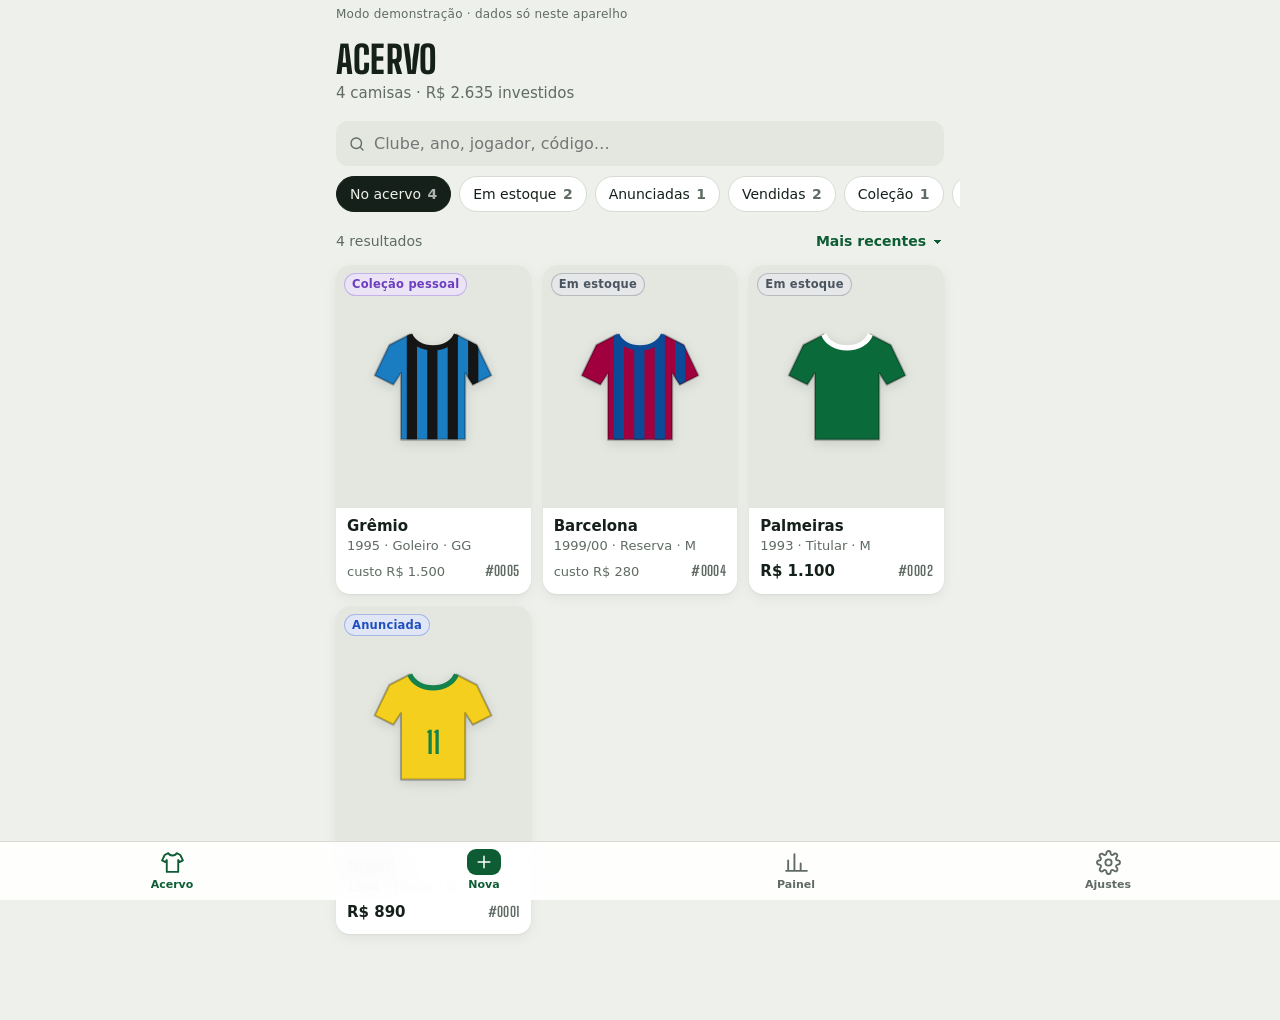
==== index.html @ c8466467 "Camisa XX: acervo mobile-first (modo demonstração + schema Supabase) Co-Authored-By: Claude Opus 5.5" ====
<!doctype html>
<html lang="pt-BR">
<head>
  <meta charset="utf-8">
  <meta name="viewport" content="width=device-width, initial-scale=1, viewport-fit=cover">
  <meta name="theme-color" content="#f5f3ee" media="(prefers-color-scheme: light)">
  <meta name="theme-color" content="#0e110f" media="(prefers-color-scheme: dark)">
  <meta name="apple-mobile-web-app-capable" content="yes">
  <meta name="mobile-web-app-capable" content="yes">
  <meta name="apple-mobile-web-app-status-bar-style" content="default">
  <meta name="apple-mobile-web-app-title" content="Camisa XX">
  <meta name="format-detection" content="telephone=no">
  <link rel="apple-touch-icon" href="icons/apple-touch-icon.png">
  <link rel="icon" href="icons/icon-192.png" type="image/png">
  <link rel="manifest" href="manifest.webmanifest">
  <title>Camisa XX</title>
  <link rel="preconnect" href="https://fonts.googleapis.com">
  <link rel="stylesheet" href="https://fonts.googleapis.com/css2?family=Big+Shoulders+Display:wght@600;700;800&display=swap">
  <link rel="stylesheet" href="css/app.css">
</head>
<body>
  <div class="faixa-demo">Modo demonstração · dados só neste aparelho</div>
  <main id="app"></main>
  <nav id="tabbar" aria-label="Navegação"></nav>
  <div id="toast" role="status" aria-live="polite"></div>
  <script type="module" src="js/app.js"></script>
</body>
</html>
---- css/app.css ----
/* Camisa XX — acervo de camisas
   Layout: coluna única de até 640px, pensada pro polegar no iPhone; barra de abas
   fixa embaixo, ações principais sempre no rodapé, cartões só onde separam assuntos.
   Tipo: números e títulos em fonte condensada de número de camisa; texto na fonte do sistema (iOS). */

:root {
  --bg: #eef0eb;          /* gramado lavado, neutro puxado pro verde */
  --surface: #ffffff;
  --surface-2: #e3e7e0;
  --ink: #142019;
  --muted: #5f6b63;
  --line: #d6dcd3;
  --accent: #0d5c33;      /* verde de bandeira de escanteio */
  --accent-ink: #ffffff;
  --accent-soft: #d5e8dc;
  --pos: #12703d;
  --neg: #b42318;
  --st-estoque: #4a5560;
  --st-anunciada: #1f4fbf;
  --st-reservada: #a35a00;
  --st-vendida: #12703d;
  --st-colecao: #6d3fc0;
  --shadow: 0 1px 2px rgba(20, 32, 25, .06), 0 4px 14px rgba(20, 32, 25, .06);
  --font-display: 'Big Shoulders Display', 'Arial Narrow', 'Helvetica Neue Condensed', system-ui, sans-serif;
  --font-body: -apple-system, BlinkMacSystemFont, 'SF Pro Text', 'Segoe UI', Roboto, system-ui, sans-serif;
  --r: 14px;
  --r-sm: 10px;
  --tab-h: 58px;
  --gutter-l: max(16px, env(safe-area-inset-left, 0px));
  --gutter-r: max(16px, env(safe-area-inset-right, 0px));
  --safe-b: env(safe-area-inset-bottom, 0px);
  --safe-t: env(safe-area-inset-top, 0px);
}
@media (prefers-color-scheme: dark) {
  :root:not([data-theme="light"]) {
    --bg: #0d120f; --surface: #161d19; --surface-2: #1f2823; --ink: #e9efe9; --muted: #95a39a; --line: #29332d;
    --accent: #4cc27f; --accent-ink: #062012; --accent-soft: #173826; --pos: #4cc27f; --neg: #ff7b6e;
    --st-estoque: #a7b3bd; --st-anunciada: #7ea6ff; --st-reservada: #f0a64a; --st-vendida: #4cc27f; --st-colecao: #b892ff;
    --shadow: 0 1px 2px rgba(0, 0, 0, .3);
    color-scheme: dark;
  }
}
:root[data-theme="dark"] {
  --bg: #0d120f; --surface: #161d19; --surface-2: #1f2823; --ink: #e9efe9; --muted: #95a39a; --line: #29332d;
  --accent: #4cc27f; --accent-ink: #062012; --accent-soft: #173826; --pos: #4cc27f; --neg: #ff7b6e;
  --st-estoque: #a7b3bd; --st-anunciada: #7ea6ff; --st-reservada: #f0a64a; --st-vendida: #4cc27f; --st-colecao: #b892ff;
  --shadow: 0 1px 2px rgba(0, 0, 0, .3);
  color-scheme: dark;
}

* { box-sizing: border-box; -webkit-tap-highlight-color: transparent; }
html { -webkit-text-size-adjust: 100%; }
body {
  margin: 0;
  background: var(--bg);
  color: var(--ink);
  font: 16px/1.45 var(--font-body);
  min-height: 100vh;
  -webkit-font-smoothing: antialiased;
}
body.travado { overflow: hidden; }
body::before { content: ""; position: fixed; inset: 0 0 auto; height: var(--safe-t); z-index: 30; background: var(--bg); }
img { max-width: 100%; display: block; }
a { color: inherit; text-decoration: none; }
button { font: inherit; color: inherit; cursor: pointer; }
:focus-visible { outline: 2px solid var(--accent); outline-offset: 2px; border-radius: 6px; }
h1, h2, h3 { text-wrap: balance; margin: 0; }
.suave { color: var(--muted); }

#app {
  max-width: 640px;
  margin: 0 auto;
  padding-left: var(--gutter-l);
  padding-right: var(--gutter-r);
  padding-block: calc(var(--safe-t) + 8px) calc(var(--tab-h) + var(--safe-b) + 28px);
}
body[data-tela="form"] #app, body[data-tela="detalhe"] #app { padding-bottom: calc(88px + var(--safe-b)); }
body[data-tela="login"] #app { padding-bottom: 32px; }

/* ---------- faixa do modo demonstração ---------- */
.faixa-demo { display: none; }
body.modo-demo .faixa-demo {
  display: block;
  max-width: 640px; margin: 0 auto;
  padding: calc(var(--safe-t) + 6px) var(--gutter-r) 0 var(--gutter-l);
  font-size: 12px; color: var(--muted); letter-spacing: .02em;
}
body.modo-demo .faixa-demo + #app { padding-top: 4px; }
body.modo-demo[data-tela="detalhe"] .faixa-demo { display: none; }

/* ---------- topo ---------- */
.topo { display: flex; align-items: flex-end; justify-content: space-between; padding: 14px 0 10px; }
.topo h1, .cabecalho-camisa h1, .login h1 {
  font-family: var(--font-display); font-weight: 800; font-size: 38px; line-height: 1; letter-spacing: .005em;
  text-transform: uppercase;
}
.sub { margin: 4px 0 0; color: var(--muted); font-size: 15px; font-variant-numeric: tabular-nums; }

/* ---------- busca + chips (gruda no topo ao rolar) ---------- */
.fixo-busca {
  position: sticky; top: var(--safe-t); z-index: 20;
  background: var(--bg);
  margin: 0 calc(-1 * var(--gutter-r)) 0 calc(-1 * var(--gutter-l));
  padding: 6px var(--gutter-r) 8px var(--gutter-l);
  display: grid; gap: 10px;
}
.busca {
  display: flex; align-items: center; gap: 8px;
  background: var(--surface-2); border-radius: 12px; padding: 0 12px; color: var(--muted);
}
.busca svg { width: 18px; height: 18px; flex: none; }
.busca input {
  flex: 1; min-width: 0; border: 0; background: transparent; color: var(--ink);
  font: inherit; font-size: 16px; padding: 11px 0; outline: none;
}
.chips { display: flex; gap: 8px; overflow-x: auto; scrollbar-width: none; margin: 0 calc(-1 * var(--gutter-r)) 0 calc(-1 * var(--gutter-l)); padding: 0 var(--gutter-r) 0 var(--gutter-l); }
.chips::-webkit-scrollbar { display: none; }
.chip {
  flex: none; border: 1px solid var(--line); background: var(--surface); border-radius: 999px;
  padding: 7px 13px; font-size: 14px; white-space: nowrap;
}
.chip b { font-weight: 600; color: var(--muted); margin-left: 2px; font-variant-numeric: tabular-nums; }
.chip.ativo { background: var(--ink); color: var(--bg); border-color: var(--ink); }
.chip.ativo b { color: inherit; opacity: .7; }

.linha-ordem { display: flex; align-items: center; justify-content: space-between; padding: 6px 0 10px; font-size: 14px; }
.ordem select {
  appearance: none; -webkit-appearance: none; border: 0; background: transparent; color: var(--accent);
  font: inherit; font-size: 14px; font-weight: 600; padding: 4px 18px 4px 4px; text-align: right;
  background-image: linear-gradient(45deg, transparent 50%, currentColor 50%), linear-gradient(135deg, currentColor 50%, transparent 50%);
  background-position: right 6px top 55%, right 2px top 55%; background-size: 4px 4px; background-repeat: no-repeat;
}

/* ---------- grade de camisas ---------- */
.grade { display: grid; grid-template-columns: repeat(2, minmax(0, 1fr)); gap: 12px; }
@media (min-width: 560px) { .grade { grid-template-columns: repeat(3, minmax(0, 1fr)); } }
.cartao-camisa {
  display: flex; flex-direction: column; background: var(--surface); border-radius: var(--r);
  overflow: hidden; box-shadow: var(--shadow); transition: transform .12s ease;
}
.cartao-camisa:active { transform: scale(.98); }
.cartao-foto { position: relative; aspect-ratio: 4 / 5; max-width: 100%; background: var(--surface-2); }
.cartao-foto img { width: 100%; height: 100%; object-fit: cover; }
.cartao-foto .selo { position: absolute; left: 8px; top: 8px; }
.cartao-info { padding: 9px 11px 11px; display: grid; gap: 1px; min-width: 0; }
.cartao-titulo { font-weight: 650; font-size: 15px; line-height: 1.25; overflow: hidden; text-overflow: ellipsis; white-space: nowrap; }
.cartao-sub { font-size: 13px; color: var(--muted); overflow: hidden; text-overflow: ellipsis; white-space: nowrap; }
.cartao-rodape { display: flex; align-items: baseline; justify-content: space-between; gap: 6px; margin-top: 4px; }
.preco { font-weight: 700; font-size: 15px; font-variant-numeric: tabular-nums; }
.preco.vendido { color: var(--st-vendida); }
.preco.suave { font-weight: 500; font-size: 13px; color: var(--muted); }
.codigo { font-family: var(--font-display); font-weight: 700; font-size: 14px; color: var(--muted); letter-spacing: .03em; }

.sem-foto { width: 100%; height: 100%; display: grid; place-items: center; color: var(--muted); }
.sem-foto svg { width: 42%; height: auto; }
.sem-foto.arte svg { width: 72%; filter: drop-shadow(0 3px 6px rgba(0, 0, 0, .12)); }

/* ---------- selo de status ---------- */
.selo {
  --c: var(--st-estoque);
  display: inline-flex; align-items: center; gap: 4px;
  font-size: 11.5px; font-weight: 650; letter-spacing: .02em;
  padding: 3px 8px; border-radius: 999px; border: 0;
  color: var(--c); background: color-mix(in srgb, var(--surface) 86%, var(--c));
  box-shadow: inset 0 0 0 1px color-mix(in srgb, var(--surface) 60%, var(--c));
}
.selo[data-s="anunciada"] { --c: var(--st-anunciada); }
.selo[data-s="reservada"] { --c: var(--st-reservada); }
.selo[data-s="vendida"] { --c: var(--st-vendida); }
.selo[data-s="colecao"] { --c: var(--st-colecao); }
.selo.grande { font-size: 14px; padding: 6px 12px; margin-top: 10px; }
.selo .seta { font-size: 10px; opacity: .8; }

/* ---------- estados ---------- */
.carregando { display: grid; place-items: center; padding: 80px 0; }
.girando {
  display: inline-block; width: 22px; height: 22px; border-radius: 50%;
  border: 2.5px solid var(--line); border-top-color: var(--accent); animation: gira .8s linear infinite;
}
@keyframes gira { to { transform: rotate(360deg); } }
.vazio { text-align: center; padding: 48px 12px; display: grid; justify-items: center; gap: 10px; }
.vazio h2 { font-family: var(--font-display); font-weight: 800; font-size: 26px; text-transform: uppercase; }
.vazio p { margin: 0; color: var(--muted); max-width: 32ch; }
.vazio.pequeno { grid-column: 1 / -1; padding: 32px 0; }
.vazio-icone { width: 72px; height: 72px; border-radius: 20px; background: var(--accent-soft); color: var(--accent); display: grid; place-items: center; }
.vazio-icone svg { width: 38px; height: 38px; }

/* ---------- botões ---------- */
.btn {
  display: inline-flex; align-items: center; justify-content: center; gap: 8px;
  min-height: 46px; padding: 0 18px; border-radius: 12px;
  border: 1px solid var(--line); background: var(--surface); color: var(--ink);
  font-weight: 600; font-size: 16px;
}
.btn svg { width: 19px; height: 19px; }
.btn:active { opacity: .75; }
.btn:disabled { opacity: .55; }
.btn-primario { background: var(--accent); border-color: var(--accent); color: var(--accent-ink); }
.btn-perigo { color: var(--neg); }
.btn-cheio { width: 100%; }
.btn-link { background: none; border: 0; color: var(--accent); font-weight: 600; padding: 4px; font-size: 15px; }
.botoes { display: flex; flex-wrap: wrap; gap: 10px; }
.btn-icone {
  width: 40px; height: 40px; border-radius: 50%; display: grid; place-items: center;
  background: var(--surface); border: 0; color: var(--ink); box-shadow: var(--shadow);
}
.btn-icone svg { width: 22px; height: 22px; }
.btn-texto { background: none; border: 0; color: var(--accent); font-size: 16px; padding: 8px 0; min-width: 72px; text-align: left; }
.btn-texto.fantasma { visibility: hidden; }

/* ---------- barras ---------- */
.barra-topo {
  position: sticky; top: var(--safe-t); z-index: 20; background: var(--bg);
  display: flex; align-items: center; justify-content: space-between; gap: 8px;
  margin: 0 calc(-1 * var(--gutter-r)) 0 calc(-1 * var(--gutter-l));
  padding: 6px var(--gutter-r) 6px var(--gutter-l);
}
.barra-titulo { font-family: var(--font-display); font-weight: 800; font-size: 20px; letter-spacing: .03em; text-transform: uppercase; }
.barra-topo.flutuante {
  position: fixed; top: var(--safe-t); left: 0; right: 0; margin: 0 auto; max-width: 640px; background: transparent;
  padding: 8px var(--gutter-r) 8px var(--gutter-l);
}
.barra-topo.flutuante .barra-titulo {
  background: var(--surface); padding: 4px 12px; border-radius: 999px; font-size: 17px; box-shadow: var(--shadow);
}
.barra-acao {
  position: fixed; left: 0; right: 0; bottom: 0; z-index: 25;
  background: color-mix(in srgb, var(--bg) 88%, transparent);
  -webkit-backdrop-filter: blur(14px); backdrop-filter: blur(14px);
  border-top: 1px solid var(--line);
}
.barra-acao {
  display: flex; gap: 10px;
  padding: 10px max(var(--gutter-r), calc((100% - 640px) / 2 + 16px)) calc(10px + var(--safe-b)) max(var(--gutter-l), calc((100% - 640px) / 2 + 16px));
}
.barra-acao .btn { flex: 1; }
.barra-acao .btn-primario { flex: 1.6; }

/* ---------- detalhe ---------- */
body[data-tela="detalhe"] #app { padding-top: 0; }
.galeria-wrap { position: relative; margin: 0 calc(-1 * var(--gutter-r)) 0 calc(-1 * var(--gutter-l)); }
.galeria {
  display: flex; overflow-x: auto; scroll-snap-type: x mandatory; scrollbar-width: none;
  aspect-ratio: 4 / 5; max-width: 100%; max-height: 72vh; background: var(--surface-2);
}
.galeria::-webkit-scrollbar { display: none; }
.galeria-item { flex: 0 0 100%; scroll-snap-align: center; border: 0; padding: 0; background: none; }
.galeria-item img { width: 100%; height: 100%; object-fit: cover; }
.galeria.vazia {
  display: block; margin: 0 calc(-1 * var(--gutter-r)) 0 calc(-1 * var(--gutter-l));
  aspect-ratio: auto; height: min(62vh, 420px); padding-top: calc(var(--safe-t) + 40px);
}
.galeria-contador {
  position: absolute; right: 12px; bottom: 12px; background: rgba(0, 0, 0, .55); color: #fff;
  font-size: 12px; font-weight: 600; padding: 3px 9px; border-radius: 999px; font-variant-numeric: tabular-nums;
}
.conteudo { display: grid; gap: 14px; padding-top: 14px; }
.cabecalho-camisa { padding: 4px 0 2px; }
.cabecalho-camisa h1 { font-size: 34px; }

.cartao { background: var(--surface); border-radius: var(--r); padding: 16px; box-shadow: var(--shadow); min-width: 0; }
.cartao h3 {
  font-size: 12px; font-weight: 700; letter-spacing: .08em; text-transform: uppercase; color: var(--muted);
  margin-bottom: 12px; display: flex; align-items: baseline; gap: 8px;
}
.cartao h3 em { font-style: normal; font-weight: 500; letter-spacing: 0; text-transform: none; font-size: 13px; }
.cartao p { margin: 0 0 10px; }
.cartao p:last-child { margin-bottom: 0; }

.valores { display: grid; grid-template-columns: repeat(3, minmax(0, 1fr)); gap: 10px; }
.valores > div { display: grid; gap: 2px; min-width: 0; }
.valores span { font-size: 12px; color: var(--muted); }
.valores b { font-size: 17px; font-variant-numeric: tabular-nums; white-space: nowrap; overflow: hidden; text-overflow: ellipsis; }
.valores small { font-size: 12px; font-weight: 600; font-variant-numeric: tabular-nums; }
.valores .pos b, .valores .pos small { color: var(--pos); }
.valores .neg b, .valores .neg small { color: var(--neg); }
.nota { font-size: 13px; margin-top: 12px !important; }

.ficha { margin: 0; display: grid; }
.ficha > div { display: grid; grid-template-columns: minmax(0, 38%) minmax(0, 1fr); gap: 12px; padding: 9px 0; border-top: 1px solid var(--line); }
.ficha > div:first-child { border-top: 0; padding-top: 0; }
.ficha > div:last-child { padding-bottom: 0; }
.ficha dt { color: var(--muted); font-size: 14px; }
.ficha dd { margin: 0; font-size: 15px; overflow-wrap: anywhere; }
.texto-livre { white-space: pre-wrap; overflow-wrap: anywhere; }

/* visor em tela cheia */
.visor { position: fixed; inset: 0; z-index: 60; background: #000; }
.visor-trilho { display: flex; height: 100%; overflow-x: auto; scroll-snap-type: x mandatory; scrollbar-width: none; }
.visor-trilho::-webkit-scrollbar { display: none; }
.visor-item { flex: 0 0 100%; scroll-snap-align: center; display: grid; place-items: center; }
.visor-item img { max-height: 100%; object-fit: contain; }
.visor-fechar {
  position: absolute; top: calc(var(--safe-t) + 10px); right: calc(env(safe-area-inset-right, 0px) + 12px); z-index: 2;
  width: 40px; height: 40px; border-radius: 50%; border: 0; background: rgba(255, 255, 255, .18); color: #fff;
  display: grid; place-items: center;
}
.visor-fechar svg { width: 22px; height: 22px; }

/* ---------- formulário ---------- */
.form { display: grid; gap: 14px; padding-top: 6px; }
.campo { display: grid; gap: 6px; min-width: 0; }
.campo + .campo, .duas + .campo, .campo + .duas, .duas + .duas, .campo + .alternar, .tipos + .campo { margin-top: 14px; }
.campo > span { font-size: 14px; font-weight: 600; }
.campo > span em { font-style: normal; font-weight: 400; color: var(--muted); font-size: 13px; }
.obrig { color: var(--neg); }
input, select, textarea {
  width: 100%; min-width: 0; font: inherit; font-size: 16px; /* 16px evita o zoom automático do iPhone */
  color: var(--ink); background: var(--bg); border: 1px solid var(--line); border-radius: var(--r-sm);
  padding: 11px 12px; outline: none;
}
input[type="date"] { min-height: 46px; -webkit-appearance: none; appearance: none; }
textarea { resize: vertical; min-height: 64px; line-height: 1.4; }
select {
  -webkit-appearance: none; appearance: none; padding-right: 32px;
  background-image: linear-gradient(45deg, transparent 50%, var(--muted) 50%), linear-gradient(135deg, var(--muted) 50%, transparent 50%);
  background-position: right 16px top 52%, right 11px top 52%; background-size: 5px 5px; background-repeat: no-repeat;
}
input:focus, select:focus, textarea:focus { border-color: var(--accent); box-shadow: 0 0 0 3px var(--accent-soft); }
.campo.invalido input { border-color: var(--neg); }
.duas { display: grid; grid-template-columns: minmax(0, 1fr) minmax(0, 1fr); gap: 12px; }
.duas > .campo + .campo { margin-top: 0; }
.com-prefixo { position: relative; }
.com-prefixo i { position: absolute; left: 12px; top: 50%; transform: translateY(-50%); font-style: normal; color: var(--muted); font-size: 15px; pointer-events: none; }
.com-prefixo input { padding-left: 38px; font-variant-numeric: tabular-nums; }

.segmentado { display: flex; background: var(--surface-2); border-radius: var(--r-sm); padding: 3px; gap: 3px; }
.segmentado label { flex: 1; }
.segmentado input { position: absolute; opacity: 0; pointer-events: none; width: 1px; }
.segmentado span { display: block; text-align: center; padding: 8px 6px; border-radius: 8px; font-size: 15px; font-weight: 500; }
.segmentado input:checked + span { background: var(--surface); box-shadow: var(--shadow); font-weight: 650; }
.segmentado input:focus-visible + span { outline: 2px solid var(--accent); }

.tipos { display: grid; gap: 8px; }
.tipo input { position: absolute; opacity: 0; pointer-events: none; width: 1px; }
.tipo > span {
  display: grid; gap: 1px; padding: 11px 14px; border-radius: var(--r-sm); border: 1.5px solid var(--line); background: var(--bg);
}
.tipo b { font-size: 15px; }
.tipo small { font-size: 13px; color: var(--muted); }
.tipo input:checked + span { border-color: var(--accent); background: var(--accent-soft); }
.tipo input:focus-visible + span { outline: 2px solid var(--accent); }

.alternar { display: flex; align-items: center; gap: 12px; font-size: 15px; }
.alternar input {
  -webkit-appearance: none; appearance: none; flex: none; width: 51px; height: 31px; padding: 0; border: 0;
  border-radius: 999px; background: var(--surface-2); position: relative; transition: background .2s;
  box-shadow: inset 0 0 0 1px var(--line);
}
.alternar input::after {
  content: ""; position: absolute; top: 2px; left: 2px; width: 27px; height: 27px; border-radius: 50%;
  background: #fff; box-shadow: 0 2px 4px rgba(0, 0, 0, .2); transition: transform .2s;
}
.alternar input:checked { background: var(--accent); box-shadow: none; }
.alternar input:checked::after { transform: translateX(20px); }

.aviso { background: var(--accent-soft); border-radius: var(--r-sm); padding: 10px 12px; font-size: 14px; margin: 0; }

.fotos-edit { display: grid; grid-template-columns: repeat(3, minmax(0, 1fr)); gap: 8px; }
.foto-edit, .foto-add {
  position: relative; aspect-ratio: 1; max-width: 100%; border-radius: var(--r-sm); overflow: hidden; padding: 0; border: 0;
  background: var(--surface-2);
}
.foto-edit img { width: 100%; height: 100%; object-fit: cover; }
.foto-edit.com-erro { outline: 2px solid var(--neg); }
.tag-capa {
  position: absolute; left: 6px; bottom: 6px; background: var(--accent); color: var(--accent-ink);
  font-size: 11px; font-weight: 700; padding: 2px 7px; border-radius: 999px;
}
.processando { position: absolute; inset: 0; display: grid; place-items: center; background: color-mix(in srgb, var(--surface) 55%, transparent); }
.foto-add {
  display: grid; place-content: center; justify-items: center; gap: 4px; color: var(--accent);
  border: 1.5px dashed color-mix(in srgb, var(--accent) 45%, var(--line)); background: var(--accent-soft);
  font-size: 13px; font-weight: 600;
}
.foto-add svg { width: 26px; height: 26px; }
.fotos-edit:has(.foto-edit) .foto-add { background: transparent; }

/* ---------- bottom sheet ---------- */
.sheet-wrap { position: fixed; inset: 0; z-index: 50; }
.sheet-fundo { position: absolute; inset: 0; background: rgba(0, 0, 0, .4); opacity: 0; transition: opacity .22s; }
.sheet {
  position: absolute; left: 0; right: 0; bottom: 0; margin: 0 auto; max-width: 640px; max-height: 88vh; overflow-y: auto;
  background: var(--surface); border-radius: 18px 18px 0 0;
  padding: 8px var(--gutter-r) calc(16px + var(--safe-b)) var(--gutter-l);
  transform: translateY(100%); transition: transform .25s cubic-bezier(.2, .8, .2, 1);
}
.sheet-wrap.aberto .sheet-fundo { opacity: 1; }
.sheet-wrap.aberto .sheet { transform: none; }
.sheet-alca { width: 38px; height: 5px; border-radius: 3px; background: var(--line); margin: 0 auto 12px; }
.sheet-titulo { font-weight: 650; font-size: 15px; color: var(--muted); text-align: center; margin-bottom: 12px; padding: 0 12px; }
.acoes { display: grid; gap: 8px; }
.acao {
  min-height: 50px; border-radius: 12px; border: 0; background: var(--bg); font-size: 17px; font-weight: 500;
}
.acao.ativo { color: var(--accent); font-weight: 700; }
.acao.perigo { color: var(--neg); }
.acao.cancelar { margin-top: 6px; font-weight: 650; }
.form-sheet { display: grid; gap: 14px; }
.form-sheet .campo + .campo { margin-top: 0; }
.form-sheet .campo > span em { font-style: normal; color: var(--muted); font-weight: 400; }

/* ---------- toast ---------- */
#toast {
  position: fixed; left: 50%; z-index: 70; bottom: calc(var(--tab-h) + var(--safe-b) + 18px);
  transform: translate(-50%, 20px); opacity: 0; pointer-events: none;
  background: var(--ink); color: var(--bg); padding: 11px 16px; border-radius: 12px;
  font-size: 15px; font-weight: 550; max-width: calc(100% - 32px); width: max-content;
  transition: opacity .2s, transform .2s;
}
#toast.show { opacity: 1; transform: translate(-50%, 0); }
#toast.erro { background: var(--neg); color: #fff; }
body[data-tela="form"] #toast, body[data-tela="detalhe"] #toast { bottom: calc(86px + var(--safe-b)); }

/* ---------- barra de abas ---------- */
#tabbar {
  position: fixed; left: 0; right: 0; bottom: 0; z-index: 25;
  display: grid; grid-template-columns: repeat(4, 1fr);
  padding: 0 var(--gutter-r) var(--safe-b) var(--gutter-l);
  background: color-mix(in srgb, var(--surface) 90%, transparent);
  -webkit-backdrop-filter: blur(16px); backdrop-filter: blur(16px);
  border-top: 1px solid var(--line);
}
body[data-tela="form"] #tabbar, body[data-tela="detalhe"] #tabbar, body[data-tela="login"] #tabbar { display: none; }
#tabbar a {
  height: var(--tab-h); display: grid; place-content: center; justify-items: center; gap: 2px;
  font-size: 11px; font-weight: 600; color: var(--muted);
}
#tabbar a svg { width: 25px; height: 25px; }
#tabbar a.ativo { color: var(--accent); }
.tab-nova-bola {
  width: 34px; height: 26px; border-radius: 9px; background: var(--accent); color: var(--accent-ink);
  display: grid; place-items: center;
}
.tab-nova-bola svg { width: 20px !important; height: 20px !important; }
#tabbar a.tab-nova { color: var(--accent); }

/* ---------- painel ---------- */
.kpis { display: grid; grid-template-columns: repeat(2, minmax(0, 1fr)); gap: 16px 12px; }
.kpi { display: grid; gap: 2px; min-width: 0; }
.kpi span { font-size: 13px; color: var(--muted); }
.kpi b { font-family: var(--font-display); font-weight: 800; font-size: 30px; line-height: 1.05; font-variant-numeric: tabular-nums; white-space: nowrap; overflow: hidden; text-overflow: ellipsis; }
.kpi small { font-size: 12px; color: var(--muted); }
.kpi.neg b { color: var(--neg); }
.meses { display: grid; gap: 10px; }
.mes { display: grid; grid-template-columns: 34px minmax(0, 1fr) minmax(0, 46%); align-items: center; gap: 10px; font-size: 14px; }
.mes-nome { color: var(--muted); font-weight: 600; text-transform: uppercase; font-size: 12px; letter-spacing: .06em; }
.mes.atual .mes-nome { color: var(--accent); }
.mes-barra { height: 10px; border-radius: 5px; background: var(--surface-2); overflow: hidden; }
.mes-barra i { display: block; height: 100%; background: var(--accent); border-radius: 5px; min-width: 0; }
.mes-val { font-weight: 650; font-variant-numeric: tabular-nums; display: grid; line-height: 1.25; }
.mes-val small { font-weight: 400; color: var(--muted); font-size: 12px; }
.lista-simples { list-style: none; margin: 0; padding: 0; }
.lista-simples li { border-top: 1px solid var(--line); }
.lista-simples li:first-child { border-top: 0; }
.lista-simples li, .lista-simples li > a { display: flex; align-items: center; justify-content: space-between; gap: 12px; padding: 9px 0; }
.lista-simples li:has(> a) { padding: 0; }
.lista-simples li > a { flex: 1; }
.lista-simples li span:first-child { display: grid; min-width: 0; }
.lista-simples small { color: var(--muted); font-size: 13px; }
.lista-simples .dir { flex: none; display: flex; align-items: center; gap: 4px; font-size: 14px; font-variant-numeric: tabular-nums; }
.seta-dir { width: 16px; height: 16px; transform: rotate(180deg); color: var(--muted); }

/* ---------- ajustes / login ---------- */
.passos { margin: 0 0 10px; padding-left: 20px; display: grid; gap: 4px; }
.rodape-versao { text-align: center; color: var(--muted); font-size: 12px; margin: 8px 0 0; }
.login { min-height: 80vh; display: grid; align-content: center; justify-items: center; gap: 6px; padding: 24px 0; }
.login-marca { width: 76px; height: 76px; border-radius: 22px; background: var(--accent); color: var(--accent-ink); display: grid; place-items: center; margin-bottom: 8px; }
.login-marca svg { width: 42px; height: 42px; }
.login form { width: 100%; max-width: 380px; margin-top: 18px; display: grid; gap: 14px; }
.login form .campo + .campo { margin-top: 0; }
.erro-msg { color: var(--neg); font-size: 14px; margin: 0; }

@media (prefers-reduced-motion: reduce) {
  *, *::before, *::after { transition: none !important; animation-duration: .01ms !important; }
}
.barra-topo.flutuante.solida { background: var(--bg); box-shadow: 0 1px 0 var(--line); }
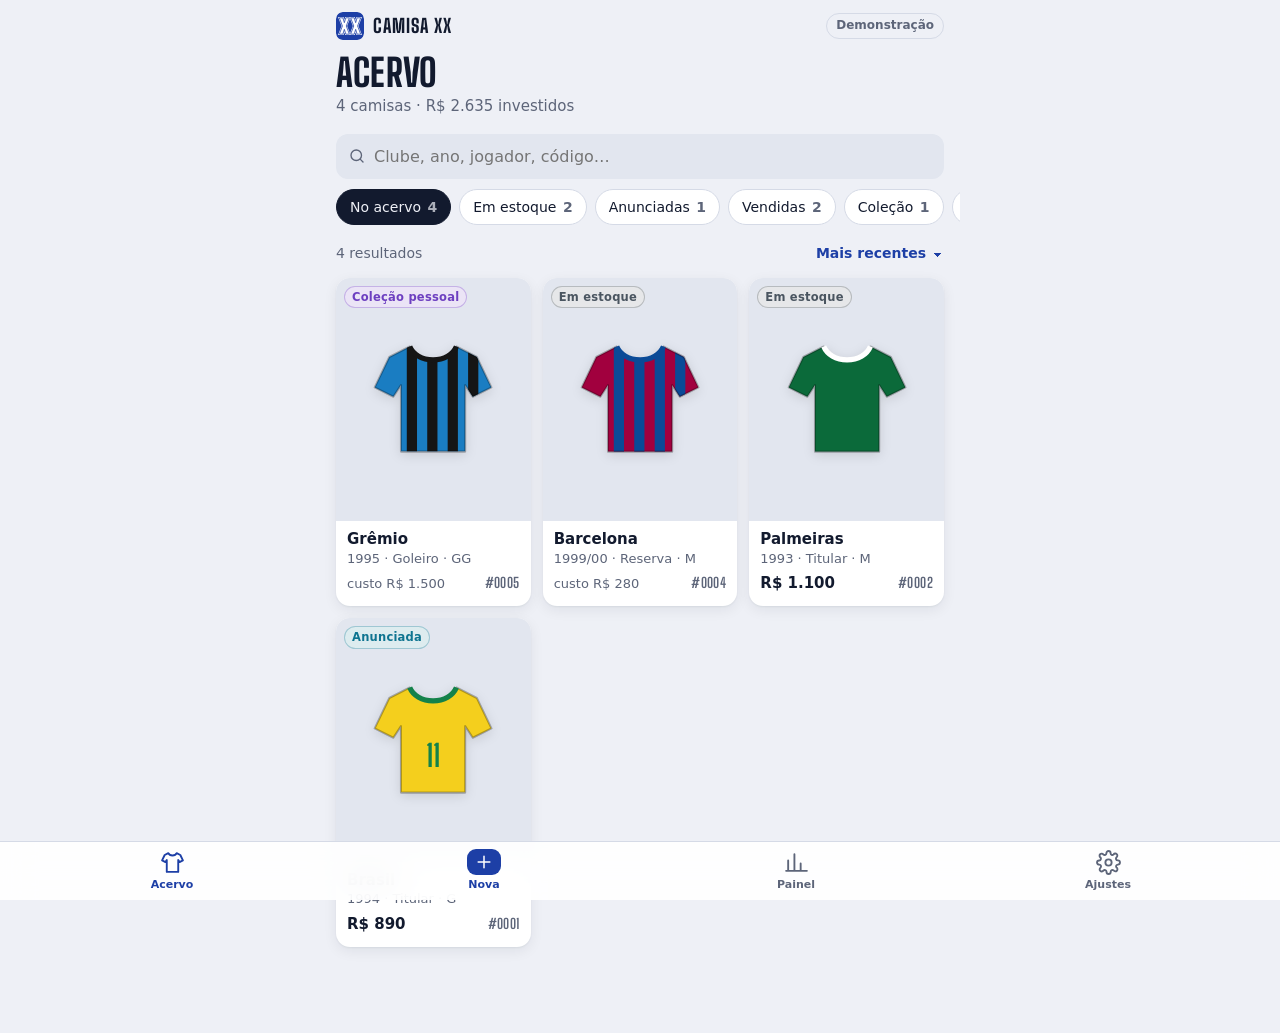
==== commit a3c32dfe: "Marca Camisa XX: logo 02 (número nas costas) em vetor, ícones do iPhone e paleta azul royal Co-Autho" ====
--- a/index.html
+++ b/index.html
@@ -3,15 +3,16 @@
 <head>
   <meta charset="utf-8">
   <meta name="viewport" content="width=device-width, initial-scale=1, viewport-fit=cover">
-  <meta name="theme-color" content="#f5f3ee" media="(prefers-color-scheme: light)">
-  <meta name="theme-color" content="#0e110f" media="(prefers-color-scheme: dark)">
+  <meta name="theme-color" content="#eef0f6" media="(prefers-color-scheme: light)">
+  <meta name="theme-color" content="#0b0f1a" media="(prefers-color-scheme: dark)">
   <meta name="apple-mobile-web-app-capable" content="yes">
   <meta name="mobile-web-app-capable" content="yes">
   <meta name="apple-mobile-web-app-status-bar-style" content="default">
   <meta name="apple-mobile-web-app-title" content="Camisa XX">
   <meta name="format-detection" content="telephone=no">
   <link rel="apple-touch-icon" href="icons/apple-touch-icon.png">
-  <link rel="icon" href="icons/icon-192.png" type="image/png">
+  <link rel="icon" href="icons/marca.svg" type="image/svg+xml">
+  <link rel="alternate icon" href="icons/favicon-32.png" type="image/png">
   <link rel="manifest" href="manifest.webmanifest">
   <title>Camisa XX</title>
   <link rel="preconnect" href="https://fonts.googleapis.com">
@@ -19,7 +20,7 @@
   <link rel="stylesheet" href="css/app.css">
 </head>
 <body>
-  <div class="faixa-demo">Modo demonstração · dados só neste aparelho</div>
+  <header class="marca-topo"><img src="icons/marca.svg" alt=""><span class="marca-nome">Camisa XX</span><span class="tag-demo" title="Os dados ficam só neste aparelho">Demonstração</span></header>
   <main id="app"></main>
   <nav id="tabbar" aria-label="Navegação"></nav>
   <div id="toast" role="status" aria-live="polite"></div>
--- a/css/app.css
+++ b/css/app.css
@@ -1,26 +1,27 @@
 /* Camisa XX — acervo de camisas
+   Marca: logo 02 "número nas costas" — azul royal #1d3fa6 + branco.
    Layout: coluna única de até 640px, pensada pro polegar no iPhone; barra de abas
    fixa embaixo, ações principais sempre no rodapé, cartões só onde separam assuntos.
    Tipo: números e títulos em fonte condensada de número de camisa; texto na fonte do sistema (iOS). */
 
 :root {
-  --bg: #eef0eb;          /* gramado lavado, neutro puxado pro verde */
+  --bg: #eef0f6;          /* papel frio puxado pro azul da marca */
   --surface: #ffffff;
-  --surface-2: #e3e7e0;
-  --ink: #142019;
-  --muted: #5f6b63;
-  --line: #d6dcd3;
-  --accent: #0d5c33;      /* verde de bandeira de escanteio */
+  --surface-2: #e2e6ef;
+  --ink: #121a2e;
+  --muted: #5d6579;
+  --line: #d5dae6;
+  --accent: #1d3fa6;      /* azul royal da camisa / logo */
   --accent-ink: #ffffff;
-  --accent-soft: #d5e8dc;
+  --accent-soft: #dde4f7;
   --pos: #12703d;
   --neg: #b42318;
   --st-estoque: #4a5560;
-  --st-anunciada: #1f4fbf;
+  --st-anunciada: #0e7490;
   --st-reservada: #a35a00;
   --st-vendida: #12703d;
   --st-colecao: #6d3fc0;
-  --shadow: 0 1px 2px rgba(20, 32, 25, .06), 0 4px 14px rgba(20, 32, 25, .06);
+  --shadow: 0 1px 2px rgba(18, 26, 46, .06), 0 4px 14px rgba(18, 26, 46, .07);
   --font-display: 'Big Shoulders Display', 'Arial Narrow', 'Helvetica Neue Condensed', system-ui, sans-serif;
   --font-body: -apple-system, BlinkMacSystemFont, 'SF Pro Text', 'Segoe UI', Roboto, system-ui, sans-serif;
   --r: 14px;
@@ -33,17 +34,17 @@
 }
 @media (prefers-color-scheme: dark) {
   :root:not([data-theme="light"]) {
-    --bg: #0d120f; --surface: #161d19; --surface-2: #1f2823; --ink: #e9efe9; --muted: #95a39a; --line: #29332d;
-    --accent: #4cc27f; --accent-ink: #062012; --accent-soft: #173826; --pos: #4cc27f; --neg: #ff7b6e;
-    --st-estoque: #a7b3bd; --st-anunciada: #7ea6ff; --st-reservada: #f0a64a; --st-vendida: #4cc27f; --st-colecao: #b892ff;
+    --bg: #0b0f1a; --surface: #141a29; --surface-2: #1d2436; --ink: #e8ecf6; --muted: #97a0b6; --line: #273047;
+    --accent: #8aa4ff; --accent-ink: #0b1433; --accent-soft: #1b2750; --pos: #4cc27f; --neg: #ff7b6e;
+    --st-estoque: #a7b3bd; --st-anunciada: #5cc8dc; --st-reservada: #f0a64a; --st-vendida: #4cc27f; --st-colecao: #b892ff;
     --shadow: 0 1px 2px rgba(0, 0, 0, .3);
     color-scheme: dark;
   }
 }
 :root[data-theme="dark"] {
-  --bg: #0d120f; --surface: #161d19; --surface-2: #1f2823; --ink: #e9efe9; --muted: #95a39a; --line: #29332d;
-  --accent: #4cc27f; --accent-ink: #062012; --accent-soft: #173826; --pos: #4cc27f; --neg: #ff7b6e;
-  --st-estoque: #a7b3bd; --st-anunciada: #7ea6ff; --st-reservada: #f0a64a; --st-vendida: #4cc27f; --st-colecao: #b892ff;
+  --bg: #0b0f1a; --surface: #141a29; --surface-2: #1d2436; --ink: #e8ecf6; --muted: #97a0b6; --line: #273047;
+    --accent: #8aa4ff; --accent-ink: #0b1433; --accent-soft: #1b2750; --pos: #4cc27f; --neg: #ff7b6e;
+    --st-estoque: #a7b3bd; --st-anunciada: #5cc8dc; --st-reservada: #f0a64a; --st-vendida: #4cc27f; --st-colecao: #b892ff;
   --shadow: 0 1px 2px rgba(0, 0, 0, .3);
   color-scheme: dark;
 }
@@ -77,16 +78,20 @@
 body[data-tela="form"] #app, body[data-tela="detalhe"] #app { padding-bottom: calc(88px + var(--safe-b)); }
 body[data-tela="login"] #app { padding-bottom: 32px; }
 
-/* ---------- faixa do modo demonstração ---------- */
-.faixa-demo { display: none; }
-body.modo-demo .faixa-demo {
-  display: block;
-  max-width: 640px; margin: 0 auto;
-  padding: calc(var(--safe-t) + 6px) var(--gutter-r) 0 var(--gutter-l);
-  font-size: 12px; color: var(--muted); letter-spacing: .02em;
-}
-body.modo-demo .faixa-demo + #app { padding-top: 4px; }
-body.modo-demo[data-tela="detalhe"] .faixa-demo { display: none; }
+/* ---------- barra da marca ---------- */
+.marca-topo {
+  max-width: 640px; margin: 0 auto; display: flex; align-items: center; gap: 9px;
+  padding: calc(var(--safe-t) + 12px) var(--gutter-r) 0 var(--gutter-l);
+}
+.marca-topo img { width: 28px; height: 28px; border-radius: 7px; }
+.marca-nome { font-family: var(--font-display); font-weight: 800; font-size: 19px; letter-spacing: .05em; text-transform: uppercase; }
+.tag-demo {
+  display: none; margin-left: auto; font-size: 12px; font-weight: 600; color: var(--muted);
+  border: 1px solid var(--line); border-radius: 999px; padding: 3px 9px;
+}
+body.modo-demo .tag-demo { display: inline-block; }
+body:is([data-tela="detalhe"], [data-tela="form"], [data-tela="login"]) .marca-topo { display: none; }
+body:is([data-tela="lista"], [data-tela="painel"], [data-tela="ajustes"]) #app { padding-top: 0; }
 
 /* ---------- topo ---------- */
 .topo { display: flex; align-items: flex-end; justify-content: space-between; padding: 14px 0 10px; }
@@ -465,8 +470,8 @@
 .passos { margin: 0 0 10px; padding-left: 20px; display: grid; gap: 4px; }
 .rodape-versao { text-align: center; color: var(--muted); font-size: 12px; margin: 8px 0 0; }
 .login { min-height: 80vh; display: grid; align-content: center; justify-items: center; gap: 6px; padding: 24px 0; }
-.login-marca { width: 76px; height: 76px; border-radius: 22px; background: var(--accent); color: var(--accent-ink); display: grid; place-items: center; margin-bottom: 8px; }
-.login-marca svg { width: 42px; height: 42px; }
+.login-logo { width: 168px; margin-bottom: 6px; }
+.login-logo svg { display: block; width: 100%; height: auto; }
 .login form { width: 100%; max-width: 380px; margin-top: 18px; display: grid; gap: 14px; }
 .login form .campo + .campo { margin-top: 0; }
 .erro-msg { color: var(--neg); font-size: 14px; margin: 0; }
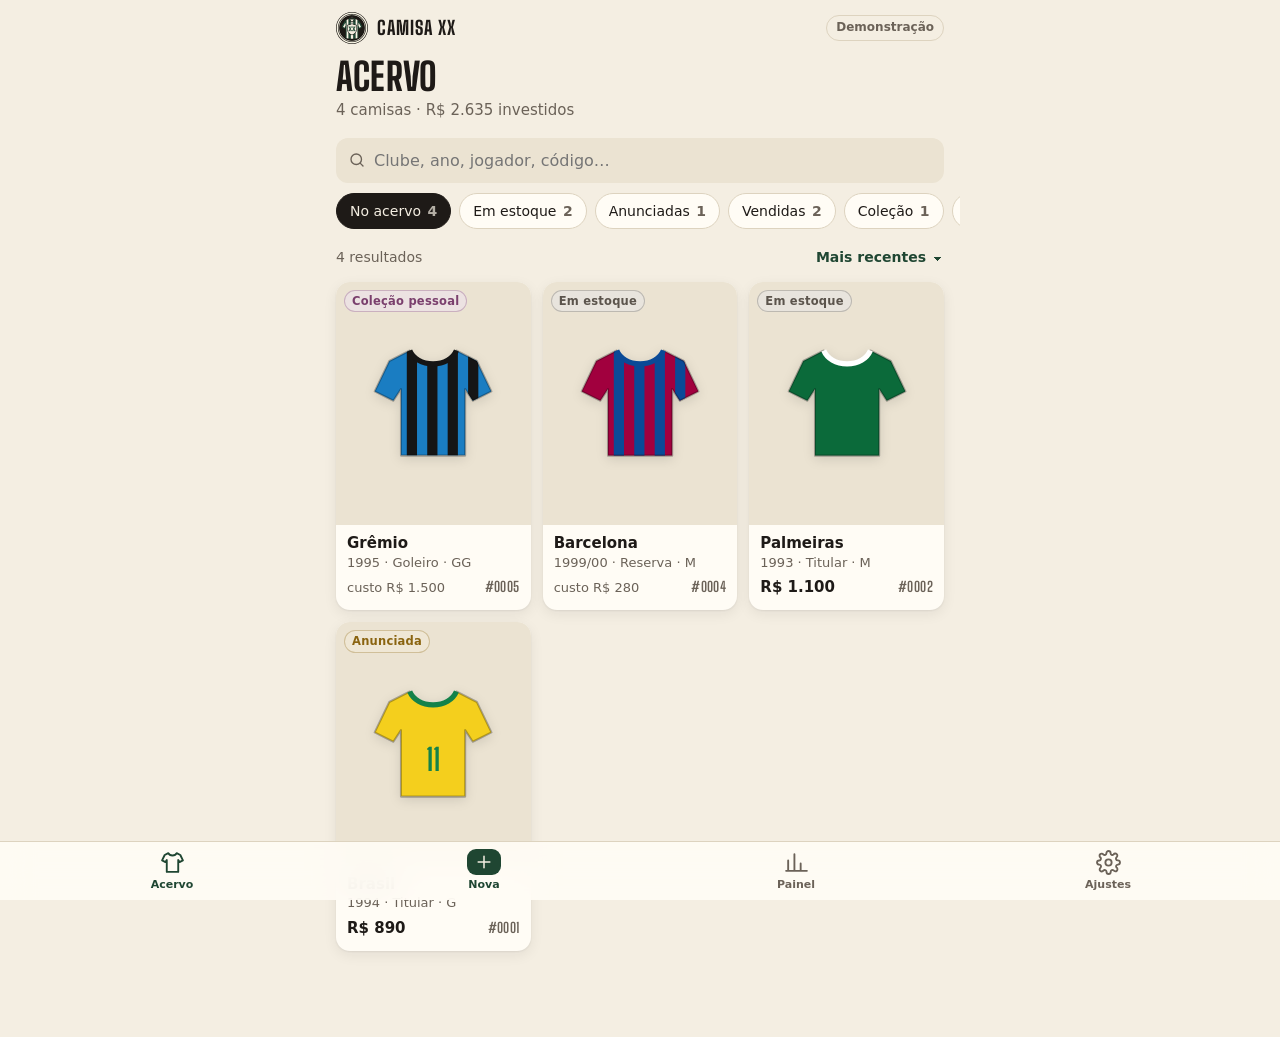
==== commit 72793558: "Marca nova: carimbo CAMISA XX · 1983 com camisa listrada verde; paleta carvão/verde/creme (sem azul)" ====
--- a/index.html
+++ b/index.html
@@ -3,16 +3,16 @@
 <head>
   <meta charset="utf-8">
   <meta name="viewport" content="width=device-width, initial-scale=1, viewport-fit=cover">
-  <meta name="theme-color" content="#eef0f6" media="(prefers-color-scheme: light)">
-  <meta name="theme-color" content="#0b0f1a" media="(prefers-color-scheme: dark)">
+  <meta name="theme-color" content="#f4eee2" media="(prefers-color-scheme: light)">
+  <meta name="theme-color" content="#15120f" media="(prefers-color-scheme: dark)">
   <meta name="apple-mobile-web-app-capable" content="yes">
   <meta name="mobile-web-app-capable" content="yes">
   <meta name="apple-mobile-web-app-status-bar-style" content="default">
   <meta name="apple-mobile-web-app-title" content="Camisa XX">
   <meta name="format-detection" content="telephone=no">
   <link rel="apple-touch-icon" href="icons/apple-touch-icon.png">
-  <link rel="icon" href="icons/marca.svg" type="image/svg+xml">
-  <link rel="alternate icon" href="icons/favicon-32.png" type="image/png">
+  <link rel="icon" href="icons/favicon-32.png" type="image/png" sizes="32x32">
+  <link rel="icon" href="icons/icon-192.png" type="image/png" sizes="192x192">
   <link rel="manifest" href="manifest.webmanifest">
   <title>Camisa XX</title>
   <link rel="preconnect" href="https://fonts.googleapis.com">
@@ -20,7 +20,7 @@
   <link rel="stylesheet" href="css/app.css">
 </head>
 <body>
-  <header class="marca-topo"><img src="icons/marca.svg" alt=""><span class="marca-nome">Camisa XX</span><span class="tag-demo" title="Os dados ficam só neste aparelho">Demonstração</span></header>
+  <header class="marca-topo"><img src="icons/marca-64.png" alt="" width="32" height="32"><span class="marca-nome">Camisa XX</span><span class="tag-demo" title="Os dados ficam só neste aparelho">Demonstração</span></header>
   <main id="app"></main>
   <nav id="tabbar" aria-label="Navegação"></nav>
   <div id="toast" role="status" aria-live="polite"></div>
--- a/css/app.css
+++ b/css/app.css
@@ -1,27 +1,27 @@
 /* Camisa XX — acervo de camisas
-   Marca: logo 02 "número nas costas" — azul royal #1d3fa6 + branco.
+   Marca: carimbo "CAMISA XX · 1983" — carvão, verde-garrafa e creme. Nada de azul.
    Layout: coluna única de até 640px, pensada pro polegar no iPhone; barra de abas
    fixa embaixo, ações principais sempre no rodapé, cartões só onde separam assuntos.
    Tipo: números e títulos em fonte condensada de número de camisa; texto na fonte do sistema (iOS). */
 
 :root {
-  --bg: #eef0f6;          /* papel frio puxado pro azul da marca */
-  --surface: #ffffff;
-  --surface-2: #e2e6ef;
-  --ink: #121a2e;
-  --muted: #5d6579;
-  --line: #d5dae6;
-  --accent: #1d3fa6;      /* azul royal da camisa / logo */
-  --accent-ink: #ffffff;
-  --accent-soft: #dde4f7;
-  --pos: #12703d;
+  --bg: #f4eee2;          /* papel do carimbo */
+  --surface: #fffcf5;
+  --surface-2: #ebe3d2;
+  --ink: #1e1a17;         /* tinta carvão */
+  --muted: #6b6258;
+  --line: #ddd3bf;
+  --accent: #1f4632;      /* verde-garrafa da camisa listrada */
+  --accent-ink: #f4eee2;
+  --accent-soft: #dde6d9;
+  --pos: #2f7a3e;
   --neg: #b42318;
-  --st-estoque: #4a5560;
-  --st-anunciada: #0e7490;
-  --st-reservada: #a35a00;
-  --st-vendida: #12703d;
-  --st-colecao: #6d3fc0;
-  --shadow: 0 1px 2px rgba(18, 26, 46, .06), 0 4px 14px rgba(18, 26, 46, .07);
+  --st-estoque: #5b544c;
+  --st-anunciada: #8a6410;
+  --st-reservada: #b4501c;
+  --st-vendida: #2f7a3e;
+  --st-colecao: #7a3f6d;
+  --shadow: 0 1px 2px rgba(30, 26, 23, .07), 0 4px 14px rgba(30, 26, 23, .07);
   --font-display: 'Big Shoulders Display', 'Arial Narrow', 'Helvetica Neue Condensed', system-ui, sans-serif;
   --font-body: -apple-system, BlinkMacSystemFont, 'SF Pro Text', 'Segoe UI', Roboto, system-ui, sans-serif;
   --r: 14px;
@@ -34,17 +34,17 @@
 }
 @media (prefers-color-scheme: dark) {
   :root:not([data-theme="light"]) {
-    --bg: #0b0f1a; --surface: #141a29; --surface-2: #1d2436; --ink: #e8ecf6; --muted: #97a0b6; --line: #273047;
-    --accent: #8aa4ff; --accent-ink: #0b1433; --accent-soft: #1b2750; --pos: #4cc27f; --neg: #ff7b6e;
-    --st-estoque: #a7b3bd; --st-anunciada: #5cc8dc; --st-reservada: #f0a64a; --st-vendida: #4cc27f; --st-colecao: #b892ff;
+    --bg: #15120f; --surface: #1f1b17; --surface-2: #2a251f; --ink: #f1eadc; --muted: #a89e90; --line: #352f28;
+    --accent: #8fc4a0; --accent-ink: #10251a; --accent-soft: #22362a; --pos: #7fd08f; --neg: #ff8a7a;
+    --st-estoque: #c2b8aa; --st-anunciada: #e0b552; --st-reservada: #ef8a5a; --st-vendida: #7fd08f; --st-colecao: #d39ac6;
     --shadow: 0 1px 2px rgba(0, 0, 0, .3);
     color-scheme: dark;
   }
 }
 :root[data-theme="dark"] {
-  --bg: #0b0f1a; --surface: #141a29; --surface-2: #1d2436; --ink: #e8ecf6; --muted: #97a0b6; --line: #273047;
-    --accent: #8aa4ff; --accent-ink: #0b1433; --accent-soft: #1b2750; --pos: #4cc27f; --neg: #ff7b6e;
-    --st-estoque: #a7b3bd; --st-anunciada: #5cc8dc; --st-reservada: #f0a64a; --st-vendida: #4cc27f; --st-colecao: #b892ff;
+  --bg: #15120f; --surface: #1f1b17; --surface-2: #2a251f; --ink: #f1eadc; --muted: #a89e90; --line: #352f28;
+    --accent: #8fc4a0; --accent-ink: #10251a; --accent-soft: #22362a; --pos: #7fd08f; --neg: #ff8a7a;
+    --st-estoque: #c2b8aa; --st-anunciada: #e0b552; --st-reservada: #ef8a5a; --st-vendida: #7fd08f; --st-colecao: #d39ac6;
   --shadow: 0 1px 2px rgba(0, 0, 0, .3);
   color-scheme: dark;
 }
@@ -83,7 +83,7 @@
   max-width: 640px; margin: 0 auto; display: flex; align-items: center; gap: 9px;
   padding: calc(var(--safe-t) + 12px) var(--gutter-r) 0 var(--gutter-l);
 }
-.marca-topo img { width: 28px; height: 28px; border-radius: 7px; }
+.marca-topo img { width: 32px; height: 32px; border-radius: 50%; }
 .marca-nome { font-family: var(--font-display); font-weight: 800; font-size: 19px; letter-spacing: .05em; text-transform: uppercase; }
 .tag-demo {
   display: none; margin-left: auto; font-size: 12px; font-weight: 600; color: var(--muted);
@@ -470,8 +470,9 @@
 .passos { margin: 0 0 10px; padding-left: 20px; display: grid; gap: 4px; }
 .rodape-versao { text-align: center; color: var(--muted); font-size: 12px; margin: 8px 0 0; }
 .login { min-height: 80vh; display: grid; align-content: center; justify-items: center; gap: 6px; padding: 24px 0; }
-.login-logo { width: 168px; margin-bottom: 6px; }
-.login-logo svg { display: block; width: 100%; height: auto; }
+.login-logo { width: 200px; height: 200px; border-radius: 50%; margin-bottom: 6px; mix-blend-mode: multiply; }
+@media (prefers-color-scheme: dark) { :root:not([data-theme="light"]) .login-logo { mix-blend-mode: normal; } }
+:root[data-theme="dark"] .login-logo { mix-blend-mode: normal; }
 .login form { width: 100%; max-width: 380px; margin-top: 18px; display: grid; gap: 14px; }
 .login form .campo + .campo { margin-top: 0; }
 .erro-msg { color: var(--neg); font-size: 14px; margin: 0; }
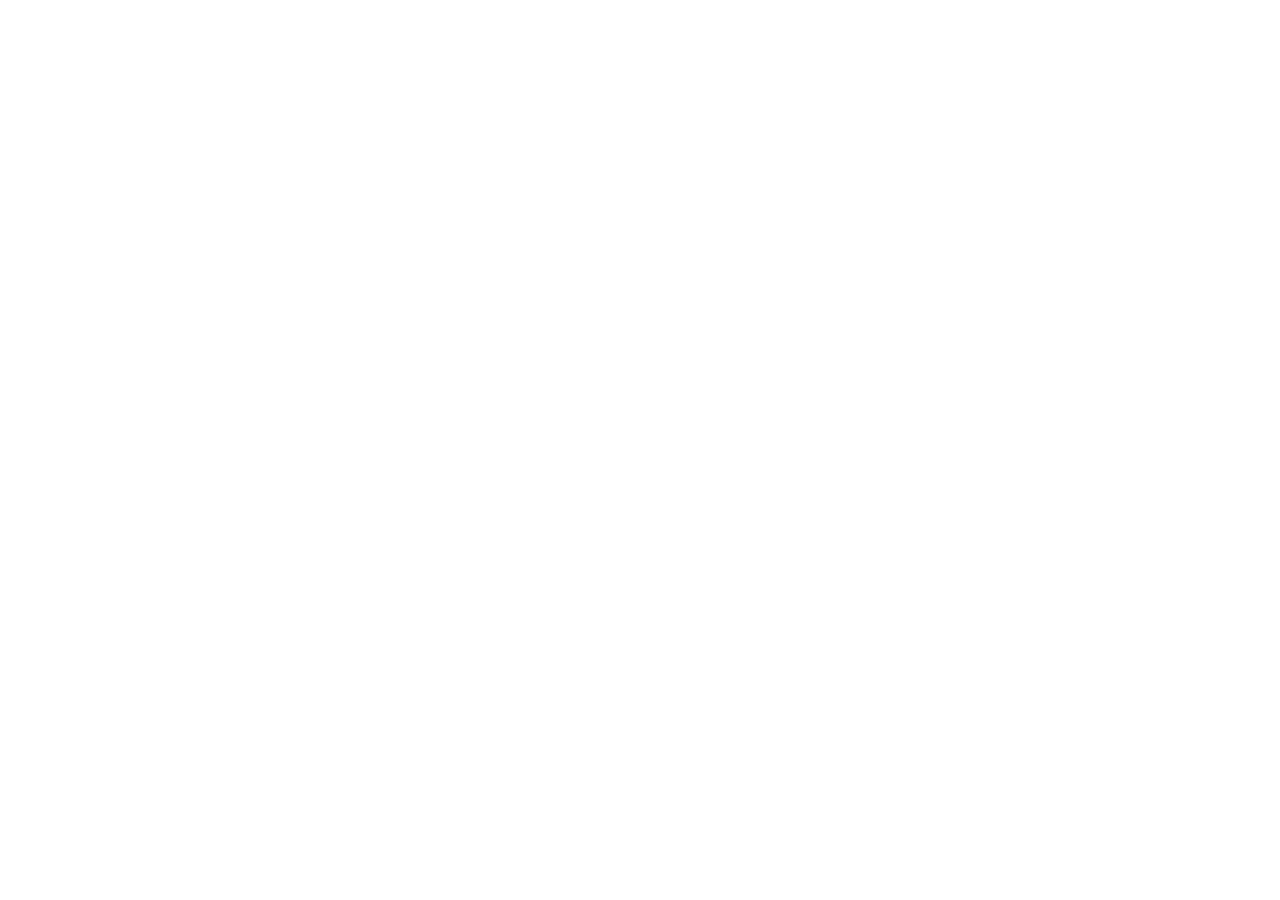
==== commit 5e0297bf: "Site de teste desligado: redireciona pro sistema oficial Co-Authored-By: Claude Opus 5.5 <noreply@an" ====
--- a/index.html
+++ b/index.html
@@ -1,29 +1,7 @@
 <!doctype html>
-<html lang="pt-BR">
-<head>
-  <meta charset="utf-8">
-  <meta name="viewport" content="width=device-width, initial-scale=1, viewport-fit=cover">
-  <meta name="theme-color" content="#f4eee2" media="(prefers-color-scheme: light)">
-  <meta name="theme-color" content="#15120f" media="(prefers-color-scheme: dark)">
-  <meta name="apple-mobile-web-app-capable" content="yes">
-  <meta name="mobile-web-app-capable" content="yes">
-  <meta name="apple-mobile-web-app-status-bar-style" content="default">
-  <meta name="apple-mobile-web-app-title" content="Camisa XX">
-  <meta name="format-detection" content="telephone=no">
-  <link rel="apple-touch-icon" href="icons/apple-touch-icon.png">
-  <link rel="icon" href="icons/favicon-32.png" type="image/png" sizes="32x32">
-  <link rel="icon" href="icons/icon-192.png" type="image/png" sizes="192x192">
-  <link rel="manifest" href="manifest.webmanifest">
-  <title>Camisa XX</title>
-  <link rel="preconnect" href="https://fonts.googleapis.com">
-  <link rel="stylesheet" href="https://fonts.googleapis.com/css2?family=Big+Shoulders+Display:wght@600;700;800&display=swap">
-  <link rel="stylesheet" href="css/app.css">
-</head>
-<body>
-  <header class="marca-topo"><img src="icons/marca-64.png" alt="" width="32" height="32"><span class="marca-nome">Camisa XX</span><span class="tag-demo" title="Os dados ficam só neste aparelho">Demonstração</span></header>
-  <main id="app"></main>
-  <nav id="tabbar" aria-label="Navegação"></nav>
-  <div id="toast" role="status" aria-live="polite"></div>
-  <script type="module" src="js/app.js"></script>
-</body>
-</html>
+<html lang="pt-BR"><head><meta charset="utf-8"><meta name="viewport" content="width=device-width, initial-scale=1">
+<title>Camisa XX</title>
+<meta http-equiv="refresh" content="0; url=https://camisa-xx.pages.dev/">
+<style>body{margin:0;min-height:100vh;display:grid;place-items:center;background:#f4eee2;color:#1e1a17;font:17px/1.5 -apple-system,system-ui,sans-serif;text-align:center;padding:24px}a{color:#1f4632;font-weight:700}</style>
+</head><body><p>O Camisa XX mudou de endereço.<br><a href="https://camisa-xx.pages.dev/">Abrir o sistema oficial</a></p>
+<script>location.replace('https://camisa-xx.pages.dev/');</script></body></html>
